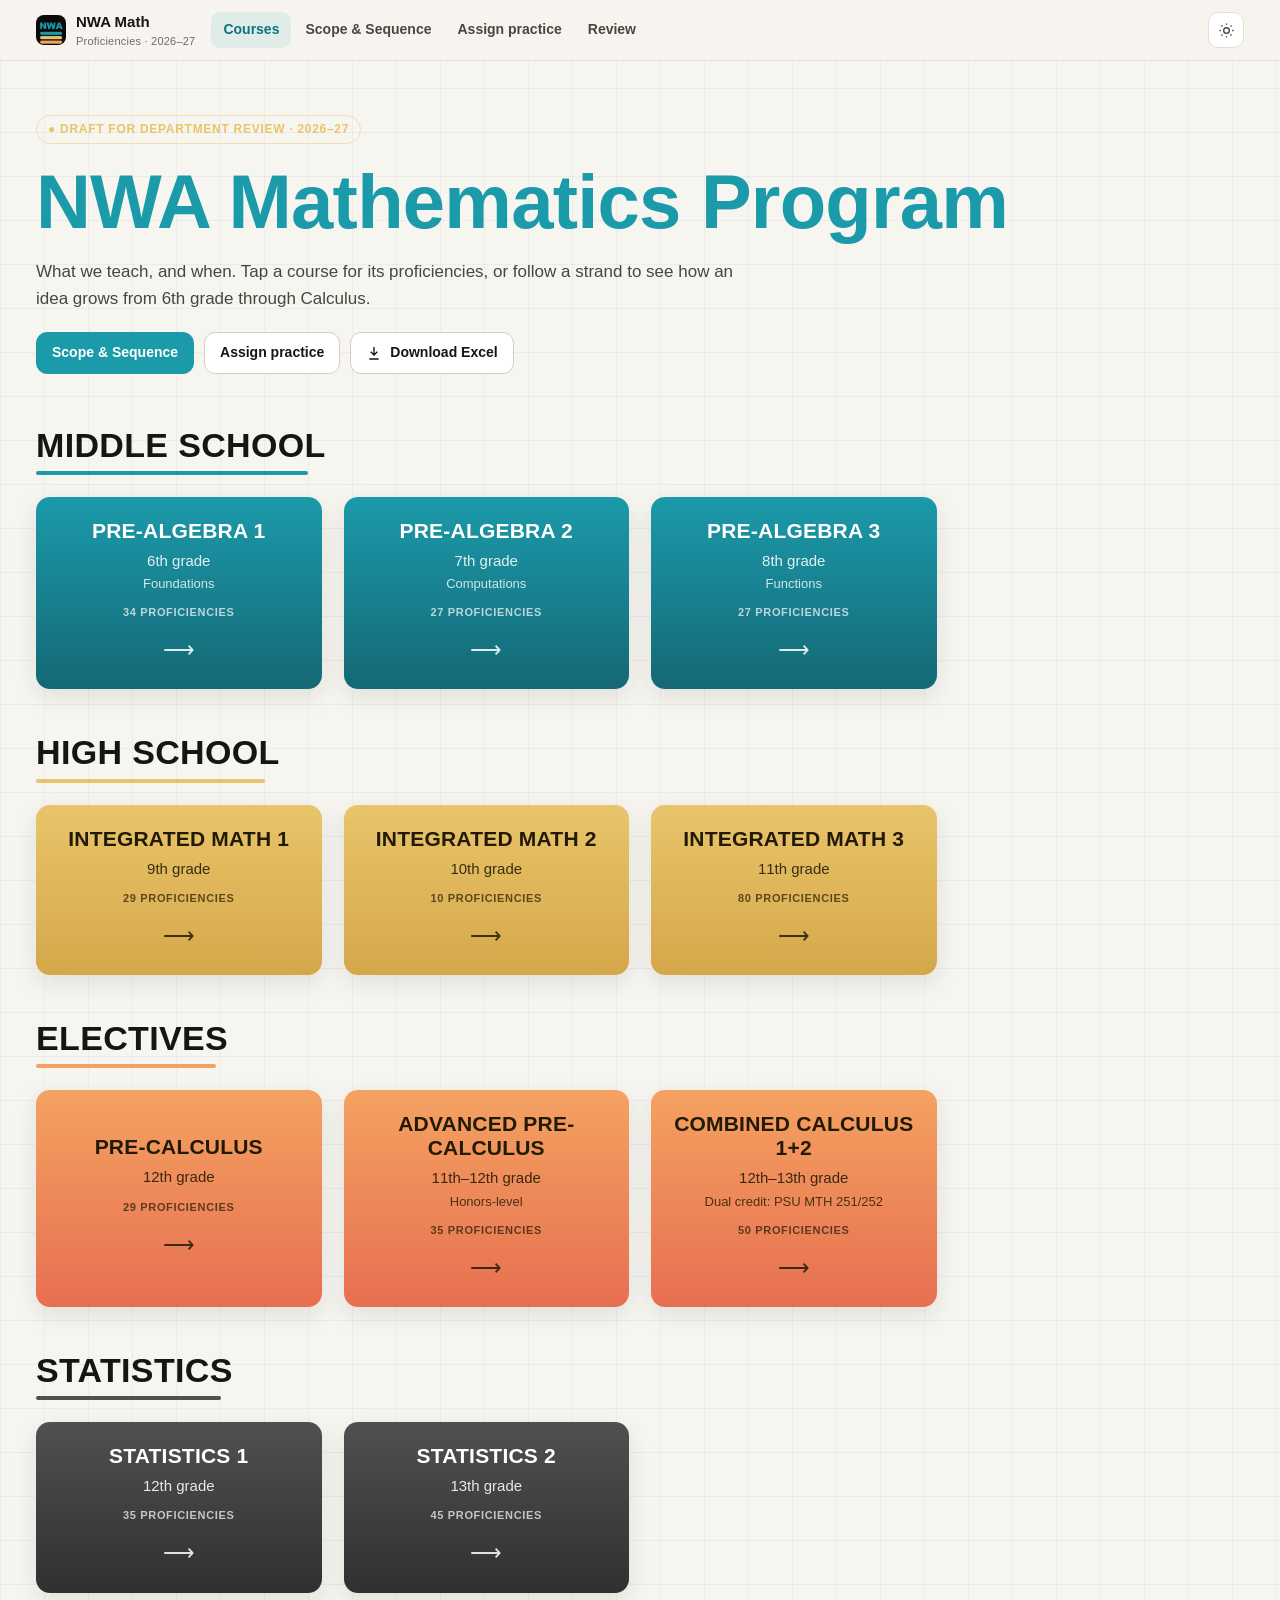
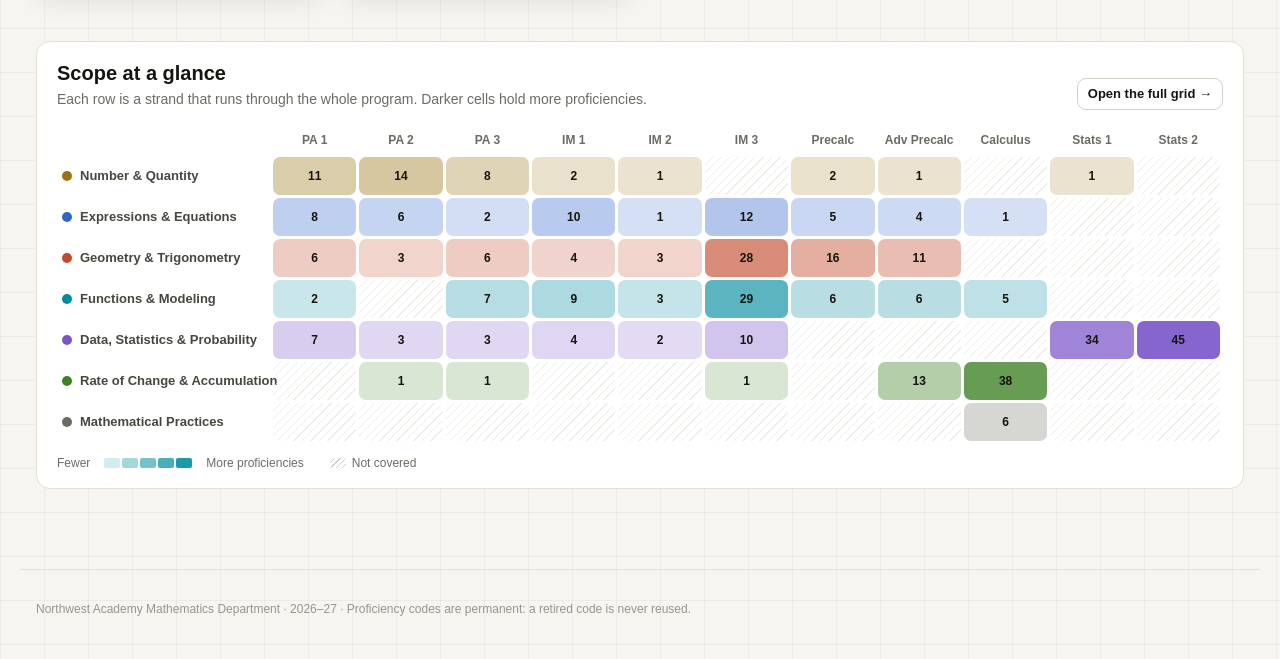
==== index.html @ f2b552fb "First draft: NWA Math proficiencies and scope and sequence Co-Authored-By: Claude Opus 5.5 <noreply@" ====
<!DOCTYPE html>
<html lang="en">
<head>
<meta charset="utf-8">
<meta name="viewport" content="width=device-width,initial-scale=1,viewport-fit=cover">
<meta name="theme-color" content="#0a0a0b">
<meta name="description" content="Northwest Academy mathematics proficiencies and scope and sequence, 6th grade through Calculus.">
<meta name="apple-mobile-web-app-capable" content="yes">
<meta name="apple-mobile-web-app-status-bar-style" content="black-translucent">
<title>NWA Math</title>
<link rel="manifest" href="manifest.webmanifest">
<link rel="icon" href="icons/icon-192.png">
<link rel="apple-touch-icon" href="icons/icon-192.png">
<link rel="stylesheet" href="style.css">
<script>try{var t=JSON.parse(localStorage.getItem('nwa:theme'));if(t)document.documentElement.dataset.theme=t}catch(e){}</script>
</head>
<body>
<p style="padding:40px;color:#8f8e89;font:15px sans-serif">Loading&hellip;</p>
<script src="app.js"></script>
</body>
</html>
---- style.css ----
/* NWA Math Proficiencies — the program-map look: near-black field, faint grid,
   glowing teal title, teal / mustard / coral / graphite course bands.
   No webfonts: an offline-first app cannot depend on a network fetch for its chrome. */
*,*::before,*::after{box-sizing:border-box}
:root{
  color-scheme:dark;
  --bg:#0a0a0b; --grid:rgba(255,255,255,.035);
  --panel:#141415; --panel-2:#1b1b1d; --panel-3:#232326;
  --line:#2c2c30; --line-2:#3a3a3f;
  --ink:#f3f2ee; --ink-2:#c4c3bd; --ink-3:#8f8e89; --ink-4:#66655f;
  /* program colors (from the curriculum map) */
  --teal:#1B9AAA; --teal-2:#156875; --teal-ink:#5cc9d6; --teal-bg:rgba(27,154,170,.14);
  --gold:#E9C46A; --gold-2:#D4A849;
  --coral:#F4A261; --coral-2:#E76F51;
  --graphite:#505050; --graphite-2:#303030;
  --on-light:#231a05;
  /* strand identity — validated categorical set, dark surface */
  --s-N:#B08A26; --s-E:#5C82E6; --s-G:#D45F3E; --s-F:#1A97A6; --s-D:#9A73E3; --s-C:#5A9E3C; --s-P:#8f8e89;
  --ok:#3fae6a; --warn:#E9C46A; --bad:#E76F51;
  --r:14px; --shadow:0 10px 30px rgba(0,0,0,.45);
  --title:"Arial Black","Helvetica Neue",Arial,sans-serif;
  --sans:-apple-system,BlinkMacSystemFont,"Segoe UI",Roboto,Helvetica,Arial,sans-serif;
  --mono:ui-monospace,SFMono-Regular,Menlo,monospace;
}
:root[data-theme="light"]{
  color-scheme:light;
  --bg:#f7f5f0; --grid:rgba(0,0,0,.04);
  --panel:#ffffff; --panel-2:#f3f1ec; --panel-3:#ebe8e1;
  --line:#e3dfd6; --line-2:#d4cfc4;
  --ink:#16150f; --ink-2:#47463f; --ink-3:#6c6b63; --ink-4:#97958c;
  --teal-ink:#0d7380; --teal-bg:rgba(27,154,170,.10);
  --s-N:#9A7414; --s-E:#2F64CC; --s-G:#C2492A; --s-F:#008A9E; --s-D:#7A55C9; --s-C:#3F8226; --s-P:#6c6b63;
  --shadow:0 8px 24px rgba(30,25,10,.10);
}
html{-webkit-text-size-adjust:100%}
body{margin:0;min-height:100vh;color:var(--ink);font:15px/1.55 var(--sans);-webkit-font-smoothing:antialiased;
  background-color:var(--bg);
  background-image:linear-gradient(var(--grid) 1px,transparent 1px),linear-gradient(90deg,var(--grid) 1px,transparent 1px);
  background-size:44px 44px}
a{color:var(--teal-ink);text-decoration:none}
a:hover{text-decoration:underline}
button,input,select,textarea{font:inherit;color:inherit}
button{cursor:pointer}
h1,h2,h3{margin:0;line-height:1.15}
.sr{position:absolute;width:1px;height:1px;overflow:hidden;clip:rect(0 0 0 0)}
:focus-visible{outline:2px solid var(--teal);outline-offset:2px;border-radius:6px}

/* ── top bar ── */
#bar{position:sticky;top:0;z-index:40;background:color-mix(in srgb,var(--bg) 82%,transparent);
  backdrop-filter:saturate(1.4) blur(12px);-webkit-backdrop-filter:saturate(1.4) blur(12px);border-bottom:1px solid var(--line)}
#bar .in{max-width:1240px;margin:0 auto;display:flex;align-items:center;gap:6px;padding:10px 16px}
.brand{display:flex;align-items:center;gap:10px;color:var(--ink);font-weight:700;margin-right:10px;white-space:nowrap}
.brand:hover{text-decoration:none}
.brand img{width:30px;height:30px;border-radius:8px}
.brand small{display:block;font-weight:500;font-size:11px;color:var(--ink-3);letter-spacing:.02em}
nav.tabs{display:flex;gap:2px;overflow-x:auto;scrollbar-width:none;flex:1 1 auto}
nav.tabs::-webkit-scrollbar{display:none}
nav.tabs a{padding:7px 12px;border-radius:9px;color:var(--ink-2);font-size:14px;font-weight:600;white-space:nowrap}
nav.tabs a:hover{background:var(--panel-2);text-decoration:none;color:var(--ink)}
nav.tabs a.on{background:var(--teal-bg);color:var(--teal-ink)}
.iconbtn{width:36px;height:36px;display:grid;place-items:center;border-radius:10px;border:1px solid var(--line);
  background:var(--panel);color:var(--ink-2);flex:0 0 auto}
.iconbtn:hover{color:var(--ink);border-color:var(--line-2)}
.who{font-size:12px;color:var(--ink-3);white-space:nowrap;padding:0 4px}
.ws-banner{background:linear-gradient(90deg,var(--teal-2),var(--teal));color:#fff;font-size:13px;font-weight:600;text-align:center;padding:6px 16px}
.ws-banner b{font-weight:800}

main{max-width:1240px;margin:0 auto;padding:28px 16px 80px}

/* ── hero ── */
.hero{padding:26px 0 8px}
.hero h1{font-family:var(--title);font-weight:900;font-size:clamp(34px,7vw,76px);letter-spacing:-.01em;color:var(--teal);
  text-shadow:0 0 18px rgba(27,154,170,.55),0 0 2px rgba(27,154,170,.9)}
:root[data-theme="light"] .hero h1{text-shadow:none}
.hero p{max-width:720px;color:var(--ink-2);font-size:17px;margin:14px 0 0}
.hero .ctas{display:flex;flex-wrap:wrap;gap:10px;margin-top:20px}
.draft{display:inline-flex;align-items:center;gap:8px;font-size:12px;font-weight:700;letter-spacing:.06em;text-transform:uppercase;
  color:var(--gold);border:1px solid color-mix(in srgb,var(--gold) 45%,transparent);border-radius:999px;padding:4px 11px;margin-bottom:14px}

.btn{display:inline-flex;align-items:center;gap:8px;border:1px solid var(--line-2);background:var(--panel);color:var(--ink);
  padding:9px 15px;border-radius:11px;font-weight:600;font-size:14px;white-space:nowrap}
.btn:hover{border-color:var(--ink-4);text-decoration:none}
.btn.primary{background:var(--teal);border-color:var(--teal);color:#fff}
.btn.primary:hover{background:#21aebf}
.btn.small{padding:5px 10px;font-size:13px;border-radius:9px}
.btn.ghost{background:transparent}
.btn[disabled]{opacity:.45;cursor:default}

/* ── section heads (MIDDLE SCHOOL / HIGH SCHOOL / ELECTIVES) ── */
.band{margin-top:44px}
.band>h2{font-family:var(--title);font-size:clamp(22px,3.4vw,34px);text-transform:uppercase;letter-spacing:.01em;display:inline-block;padding-bottom:10px;position:relative}
.band>h2::after{content:"";position:absolute;left:0;right:6%;bottom:0;height:4px;border-radius:4px;background:var(--accent)}
.band[data-band="ms"]{--accent:var(--teal)} .band[data-band="hs"]{--accent:var(--gold)}
.band[data-band="el"]{--accent:var(--coral)} .band[data-band="st"]{--accent:var(--graphite)}
.cards{display:grid;grid-template-columns:repeat(auto-fill,minmax(250px,1fr));gap:22px;margin-top:22px}

/* ── course card ── */
.course{position:relative;display:flex;flex-direction:column;align-items:center;justify-content:center;text-align:center;
  min-height:170px;padding:22px 18px;border-radius:var(--r);color:#fff;box-shadow:var(--shadow);
  transition:transform .16s ease,box-shadow .16s ease;overflow:hidden}
.course:hover{text-decoration:none;transform:translateY(-3px);box-shadow:0 16px 36px rgba(0,0,0,.5)}
.course b{font-size:21px;font-weight:800;text-transform:uppercase;letter-spacing:.01em;line-height:1.15}
.course span{font-size:15px;opacity:.88;margin-top:6px}
.course i{font-style:normal;font-size:13px;opacity:.8;margin-top:2px}
.course .arrow{margin-top:12px;font-size:22px;opacity:.85}
.course .count{font-size:11px;font-weight:700;letter-spacing:.06em;opacity:.7;margin-top:10px;text-transform:uppercase}
.c-ms{background:linear-gradient(180deg,var(--teal),var(--teal-2))}
.c-hs{background:linear-gradient(180deg,var(--gold),var(--gold-2));color:var(--on-light)}
.c-el{background:linear-gradient(180deg,var(--coral),var(--coral-2));color:var(--on-light)}
.c-st{background:linear-gradient(180deg,var(--graphite),var(--graphite-2))}

/* ── at-a-glance heat grid ── */
.glance{margin-top:48px;background:var(--panel);border:1px solid var(--line);border-radius:var(--r);padding:20px 20px 16px}
.glance-head{display:flex;flex-wrap:wrap;align-items:flex-end;justify-content:space-between;gap:12px;margin-bottom:14px}
.glance h2{font-size:20px}
.glance p{margin:4px 0 0;color:var(--ink-3);font-size:14px}
.scroller{overflow-x:auto;-webkit-overflow-scrolling:touch}
table.heat{border-collapse:separate;border-spacing:3px;min-width:860px;width:100%;table-layout:fixed}
.heat col.lab{width:210px}
.heat th{font-size:12px;font-weight:600;color:var(--ink-3);text-align:center;padding:4px 2px;white-space:nowrap}
.heat th.row{text-align:left;padding-right:10px;color:var(--ink-2);font-size:13px}
.heat th.row a{color:inherit;display:flex;align-items:center;gap:8px}
.heat td{height:38px;border-radius:7px;position:relative;padding:0}
.heat td button{all:unset;display:grid;place-items:center;width:100%;height:100%;border-radius:7px;cursor:pointer;
  font-size:12px;font-weight:700;color:var(--ink);font-variant-numeric:tabular-nums}
.heat td button:focus-visible{outline:2px solid var(--ink)}
.heat td.empty{background:repeating-linear-gradient(135deg,transparent 0 5px,var(--line) 5px 6px);opacity:.6}
.dot{width:10px;height:10px;border-radius:50%;background:var(--c);flex:0 0 auto}
.legend{display:flex;flex-wrap:wrap;gap:14px;font-size:12px;color:var(--ink-3);margin-top:10px;align-items:center}
.legend .ramp{display:inline-flex;gap:2px}
.legend .ramp i{width:16px;height:10px;border-radius:2px;background:var(--teal)}

/* ── page header ── */
.crumbs{font-size:13px;color:var(--ink-3);margin-bottom:10px}
.crumbs a{color:var(--ink-3)}
.phead{display:flex;flex-wrap:wrap;align-items:flex-end;justify-content:space-between;gap:16px;margin-bottom:22px}
.phead h1{font-family:var(--title);font-size:clamp(28px,4.6vw,46px);letter-spacing:-.01em}
.phead p{color:var(--ink-2);margin:8px 0 0;max-width:760px}
.coursehero{border-radius:var(--r);padding:26px 26px 22px;margin-bottom:24px;box-shadow:var(--shadow)}
.coursehero h1{font-family:var(--title);font-size:clamp(26px,4.4vw,44px);text-transform:uppercase}
.coursehero p{margin:6px 0 0;opacity:.9}
.coursehero .meta{display:flex;flex-wrap:wrap;gap:8px;margin-top:14px}
.chip{display:inline-flex;align-items:center;gap:6px;border-radius:999px;padding:4px 11px;font-size:12px;font-weight:700;
  background:rgba(0,0,0,.18);letter-spacing:.02em}
.c-hs .chip,.c-el .chip{background:rgba(255,255,255,.35)}

/* ── strand chips / segmented control ── */
.seg{display:flex;flex-wrap:wrap;gap:8px;margin-bottom:18px}
.seg button{display:inline-flex;align-items:center;gap:8px;border:1px solid var(--line);background:var(--panel);
  padding:7px 13px;border-radius:999px;font-size:13px;font-weight:600;color:var(--ink-2)}
.seg button:hover{border-color:var(--line-2);color:var(--ink)}
.seg button.on{border-color:var(--c);color:var(--ink);background:color-mix(in srgb,var(--c) 18%,var(--panel))}

/* ── strand grid (the template, made live) ── */
.strandhead{border-left:5px solid var(--c);padding:4px 0 4px 16px;margin-bottom:16px}
.strandhead h2{font-size:24px}
.strandhead p{margin:6px 0 0;color:var(--ink-2);max-width:820px}
.sgrid{border-collapse:separate;border-spacing:0;min-width:1640px;width:100%;table-layout:fixed;background:var(--panel);border:1px solid var(--line);border-radius:var(--r);overflow:hidden}
.sgrid th,.sgrid td{border-bottom:1px solid var(--line);border-right:1px solid var(--line);vertical-align:top;text-align:left}
.sgrid tr:last-child>*{border-bottom:0}
.sgrid tr>*:last-child{border-right:0}
.sgrid thead th{background:var(--panel-2);font-size:12px;padding:10px 10px;color:var(--ink-2);white-space:nowrap;position:sticky;top:0}
.sgrid thead th small{display:block;color:var(--ink-4);font-weight:500}
.sgrid thead th .bandbar{display:block;height:3px;border-radius:3px;margin-top:6px}
.sgrid th.tname{position:sticky;left:0;z-index:1;background:var(--panel);width:190px;min-width:190px;padding:12px;font-size:14px}
.sgrid thead th.tname{z-index:2;background:var(--panel-2)}
.sgrid th.tname a{color:var(--ink)}
.sgrid th.tname small{display:block;color:var(--ink-3);font-weight:400;font-size:12px;margin-top:4px}
.sgrid tr{height:1px}
.sgrid td{padding:0;height:inherit}
.sgrid td.has{background:color-mix(in srgb,var(--c) calc(var(--w,0.2) * 100%),transparent)}
.cell{all:unset;box-sizing:border-box;display:flex;flex-direction:column;align-items:flex-start;width:100%;height:100%;min-height:86px;padding:10px;cursor:pointer;font-size:12.5px;line-height:1.4;color:var(--ink-2)}
.cell:hover{background:var(--panel-2)}
.cell.has{color:var(--ink)}
.cell.has:hover{background:rgba(255,255,255,.05)}
.cell .n{display:inline-block;font-size:11px;font-weight:700;color:var(--ink-3);margin-top:6px;font-variant-numeric:tabular-nums}
.cell.has .n{color:var(--ink-2)}
.cell.na{color:var(--ink-4);font-style:italic}
.cell .flags{display:flex;gap:4px;margin-top:6px;flex-wrap:wrap}
.tag{display:inline-flex;align-items:center;gap:4px;font-size:10.5px;font-weight:700;letter-spacing:.03em;text-transform:uppercase;
  border-radius:6px;padding:2px 6px;background:var(--panel-3);color:var(--ink-2);font-style:normal}
.tag.gap{background:color-mix(in srgb,var(--bad) 22%,transparent);color:var(--coral)}
.tag.overlap{background:color-mix(in srgb,var(--warn) 22%,transparent);color:var(--gold)}
.tag.order,.tag.todo{background:color-mix(in srgb,var(--teal) 22%,transparent);color:var(--teal-ink)}
:root[data-theme="light"] .tag.gap{color:#a3401f}
:root[data-theme="light"] .tag.overlap{color:#8a6408}

/* ── course page lists ── */
.group{margin-top:26px}
.group>h3{display:flex;align-items:center;gap:10px;font-size:13px;text-transform:uppercase;letter-spacing:.08em;color:var(--ink-3);margin-bottom:10px}
.plist{list-style:none;margin:0;padding:0;background:var(--panel);border:1px solid var(--line);border-radius:var(--r);overflow:hidden}
.plist li{display:flex;gap:14px;align-items:flex-start;padding:12px 16px;border-bottom:1px solid var(--line)}
.plist li:last-child{border-bottom:0}
.code{font:600 12px/1.9 var(--mono);color:var(--ink-3);min-width:74px;flex:0 0 auto}
.ptext{flex:1 1 auto;min-width:0}
.ptext .sub{display:block;font-size:12px;color:var(--ink-3);margin-top:2px}
.ptext .sub a{color:var(--ink-3);text-decoration:underline;text-decoration-color:var(--line-2)}
.ptext .was{display:block;font-size:12px;color:var(--ink-4);font-style:italic;margin-top:2px}
.pill{display:inline-flex;align-items:center;gap:6px;font-size:12px;font-weight:600;color:var(--ink-2);border:1px solid var(--line);border-radius:999px;padding:2px 9px;white-space:nowrap}
.pill .dot{width:8px;height:8px}
.toolbar{display:flex;flex-wrap:wrap;gap:10px;align-items:center;margin-bottom:6px}
.search{flex:1 1 240px;min-width:0;position:relative}
.search input{width:100%;height:40px;border-radius:11px;border:1px solid var(--line);background:var(--panel);padding:0 14px 0 36px;outline:none}
.search input:focus{border-color:var(--teal)}
.search svg{position:absolute;left:12px;top:12px;color:var(--ink-4)}
select.inp,input.inp,textarea.inp{border:1px solid var(--line);background:var(--panel);border-radius:10px;padding:8px 10px;outline:none;min-width:0}
select.inp:focus,input.inp:focus,textarea.inp:focus{border-color:var(--teal)}
textarea.inp{width:100%;resize:vertical;min-height:70px;line-height:1.45}

/* ── thread story ── */
.story{position:relative;margin:10px 0 0;padding:0;list-style:none}
.story::before{content:"";position:absolute;left:111px;top:10px;bottom:10px;width:4px;border-radius:4px;background:var(--c);opacity:.85}
.story li{display:grid;grid-template-columns:100px 30px 1fr;gap:0 0;align-items:start;padding:10px 0}
.story .when{text-align:right;padding-right:14px;font-size:13px;font-weight:700;color:var(--ink-2)}
.story .when small{display:block;font-weight:500;color:var(--ink-4);font-size:11px}
.story .stop{width:18px;height:18px;border-radius:50%;margin:2px 0 0 4px;background:var(--bg);border:4px solid var(--c);position:relative;z-index:1}
.story li.off .stop{border-color:var(--line-2);width:12px;height:12px;margin:5px 0 0 7px;border-width:3px}
.story li.off .what{color:var(--ink-4);font-style:italic;font-size:13px;padding-top:2px}
.story .what{background:var(--panel);border:1px solid var(--line);border-radius:12px;padding:12px 14px}
.story .what h4{margin:0 0 6px;font-size:15px}
.story .what ul{margin:6px 0 0;padding-left:18px;color:var(--ink-2);font-size:13.5px}
.story .what ul li{display:list-item;padding:2px 0}
.story .what .code{display:inline;min-width:0;margin-right:6px}

/* ── review ── */
.cols{display:grid;grid-template-columns:1fr 1fr;gap:22px}
.card{background:var(--panel);border:1px solid var(--line);border-radius:var(--r);padding:18px}
.card h3{font-size:16px;margin-bottom:6px}
.item{border-top:1px solid var(--line);padding:12px 0}
.item:first-of-type{border-top:0}
.item .row{display:flex;gap:10px;align-items:baseline}
.pair{display:grid;grid-template-columns:1fr 1fr;gap:10px;margin:6px 0}
.pair>div{background:var(--panel-2);border-radius:10px;padding:8px 10px;font-size:13px}
.pair .code{display:block;min-width:0;line-height:1.4}
.decide{display:flex;flex-wrap:wrap;gap:6px;margin-top:8px}
.decide button{border:1px solid var(--line);background:var(--panel);border-radius:8px;padding:4px 10px;font-size:12px;font-weight:600;color:var(--ink-2)}
.decide button.on{border-color:var(--teal);background:var(--teal-bg);color:var(--teal-ink)}
.status{font-size:11px;font-weight:700;text-transform:uppercase;letter-spacing:.05em;color:var(--ink-3)}

/* ── assign / practice ── */
.split{display:grid;grid-template-columns:minmax(0,1fr) 360px;gap:22px;align-items:start}
.tray{position:sticky;top:76px;background:var(--panel);border:1px solid var(--line);border-radius:var(--r);padding:18px}
.tray h3{font-size:16px}
.tray label{display:block;font-size:12px;font-weight:700;color:var(--ink-3);text-transform:uppercase;letter-spacing:.05em;margin:14px 0 6px}
.tray .inp{width:100%}
.picked{max-height:220px;overflow:auto;margin:10px 0 0;padding:0;list-style:none;font-size:13px}
.picked li{display:flex;gap:8px;padding:5px 0;border-bottom:1px dashed var(--line)}
.picked li .code{min-width:64px;line-height:1.5}
.picked button{margin-left:auto;background:none;border:0;color:var(--ink-4);padding:0 4px}
.check{display:flex;gap:12px;align-items:flex-start;cursor:pointer}
.check input{width:18px;height:18px;margin:3px 0 0;accent-color:var(--teal);flex:0 0 auto}
.linkbox{display:flex;gap:6px;margin-top:10px}
.linkbox input{flex:1 1 auto;min-width:0;font:12px var(--mono)}
#qr{margin-top:12px;background:#fff;border-radius:10px;padding:10px;display:inline-block}
#qr img,#qr svg{display:block;width:160px;height:160px}
.practice-head{border-radius:var(--r);padding:26px;margin-bottom:22px;background:linear-gradient(135deg,var(--teal-2),var(--teal));color:#fff;box-shadow:var(--shadow)}
.practice-head h1{font-family:var(--title);font-size:clamp(24px,4vw,40px)}
.practice-head .note{background:rgba(0,0,0,.18);border-radius:12px;padding:12px 14px;margin-top:14px;white-space:pre-wrap}
.progress{height:10px;background:rgba(255,255,255,.25);border-radius:6px;overflow:hidden;margin-top:16px}
.progress i{display:block;height:100%;background:#fff;border-radius:6px;transition:width .3s}
.pcard{background:var(--panel);border:1px solid var(--line);border-radius:var(--r);padding:16px 18px;margin-bottom:12px}
.pcard.done{opacity:.7}
.pcard.done .ptext b{text-decoration:line-through;text-decoration-color:var(--ink-4)}
.res{display:flex;flex-wrap:wrap;gap:8px;margin:10px 0 0 30px}
.res a{display:inline-flex;align-items:center;gap:6px;font-size:13px;font-weight:600;border:1px solid var(--line);border-radius:9px;padding:5px 10px;color:var(--ink)}
.res a:hover{border-color:var(--teal);text-decoration:none}
.res a.fallback{color:var(--ink-3);font-weight:500}
.kind{font-size:10px;font-weight:800;letter-spacing:.06em;text-transform:uppercase;color:var(--teal-ink)}

/* ── modal ── */
.scrim{position:fixed;inset:0;background:rgba(0,0,0,.6);display:none;z-index:80;align-items:flex-start;justify-content:center;padding:6vh 16px;overflow:auto}
.scrim.on{display:flex}
.modal{background:var(--panel);border:1px solid var(--line-2);border-radius:18px;box-shadow:var(--shadow);width:min(720px,100%);padding:22px 22px 18px;position:relative}
.modal h2{font-size:20px;padding-right:40px}
.modal .x{position:absolute;top:14px;right:14px}
.modal .lead{color:var(--ink-2);margin:8px 0 0}
.modal .plist{margin-top:14px}

/* ── workshop editing affordances ── */
.edit{display:none}
body.ws .edit{display:revert}
.ws-row{display:flex;flex-wrap:wrap;gap:6px;margin-top:8px;align-items:center}
.ws-row .inp{font-size:13px;padding:5px 8px}
.saved{font-size:12px;color:var(--ok);font-weight:600;opacity:0;transition:opacity .2s}
.saved.on{opacity:1}
#toast{position:fixed;left:50%;bottom:22px;transform:translateX(-50%) translateY(200%);opacity:0;background:var(--panel-3);border:1px solid var(--line-2);
  color:var(--ink);border-radius:12px;padding:10px 16px;font-size:14px;box-shadow:var(--shadow);transition:transform .25s;z-index:90;max-width:calc(100% - 32px)}
#toast.on{transform:translateX(-50%) translateY(0);opacity:1}

.muted{color:var(--ink-3)}
.empty-note{color:var(--ink-3);padding:30px;text-align:center;border:1px dashed var(--line-2);border-radius:var(--r)}
footer{max-width:1240px;margin:0 auto;padding:30px 16px 40px;color:var(--ink-4);font-size:12px;border-top:1px solid var(--line)}

@media (max-width:900px){
  .split,.cols{grid-template-columns:1fr}
  .tray{position:static}
}
@media (max-width:620px){
  #bar .in{flex-wrap:wrap}
  .brand{flex:1 1 auto}
  nav.tabs{order:3;flex-basis:100%}
  .story::before{left:81px}
  .story li{grid-template-columns:70px 30px 1fr}
  .story .when{font-size:12px;padding-right:10px}
  .pair{grid-template-columns:1fr}
  .plist li{flex-direction:column;gap:2px}
  .res{margin-left:0}
}
@media print{
  :root{color-scheme:light}
  body{background:#fff;color:#000}
  #bar,.ws-banner,footer,.noprint,.btn{display:none!important}
  .pcard,.plist{border-color:#ccc;break-inside:avoid}
  .practice-head{background:none;color:#000;box-shadow:none;border:1px solid #ccc}
}

body.student nav.tabs{display:none}
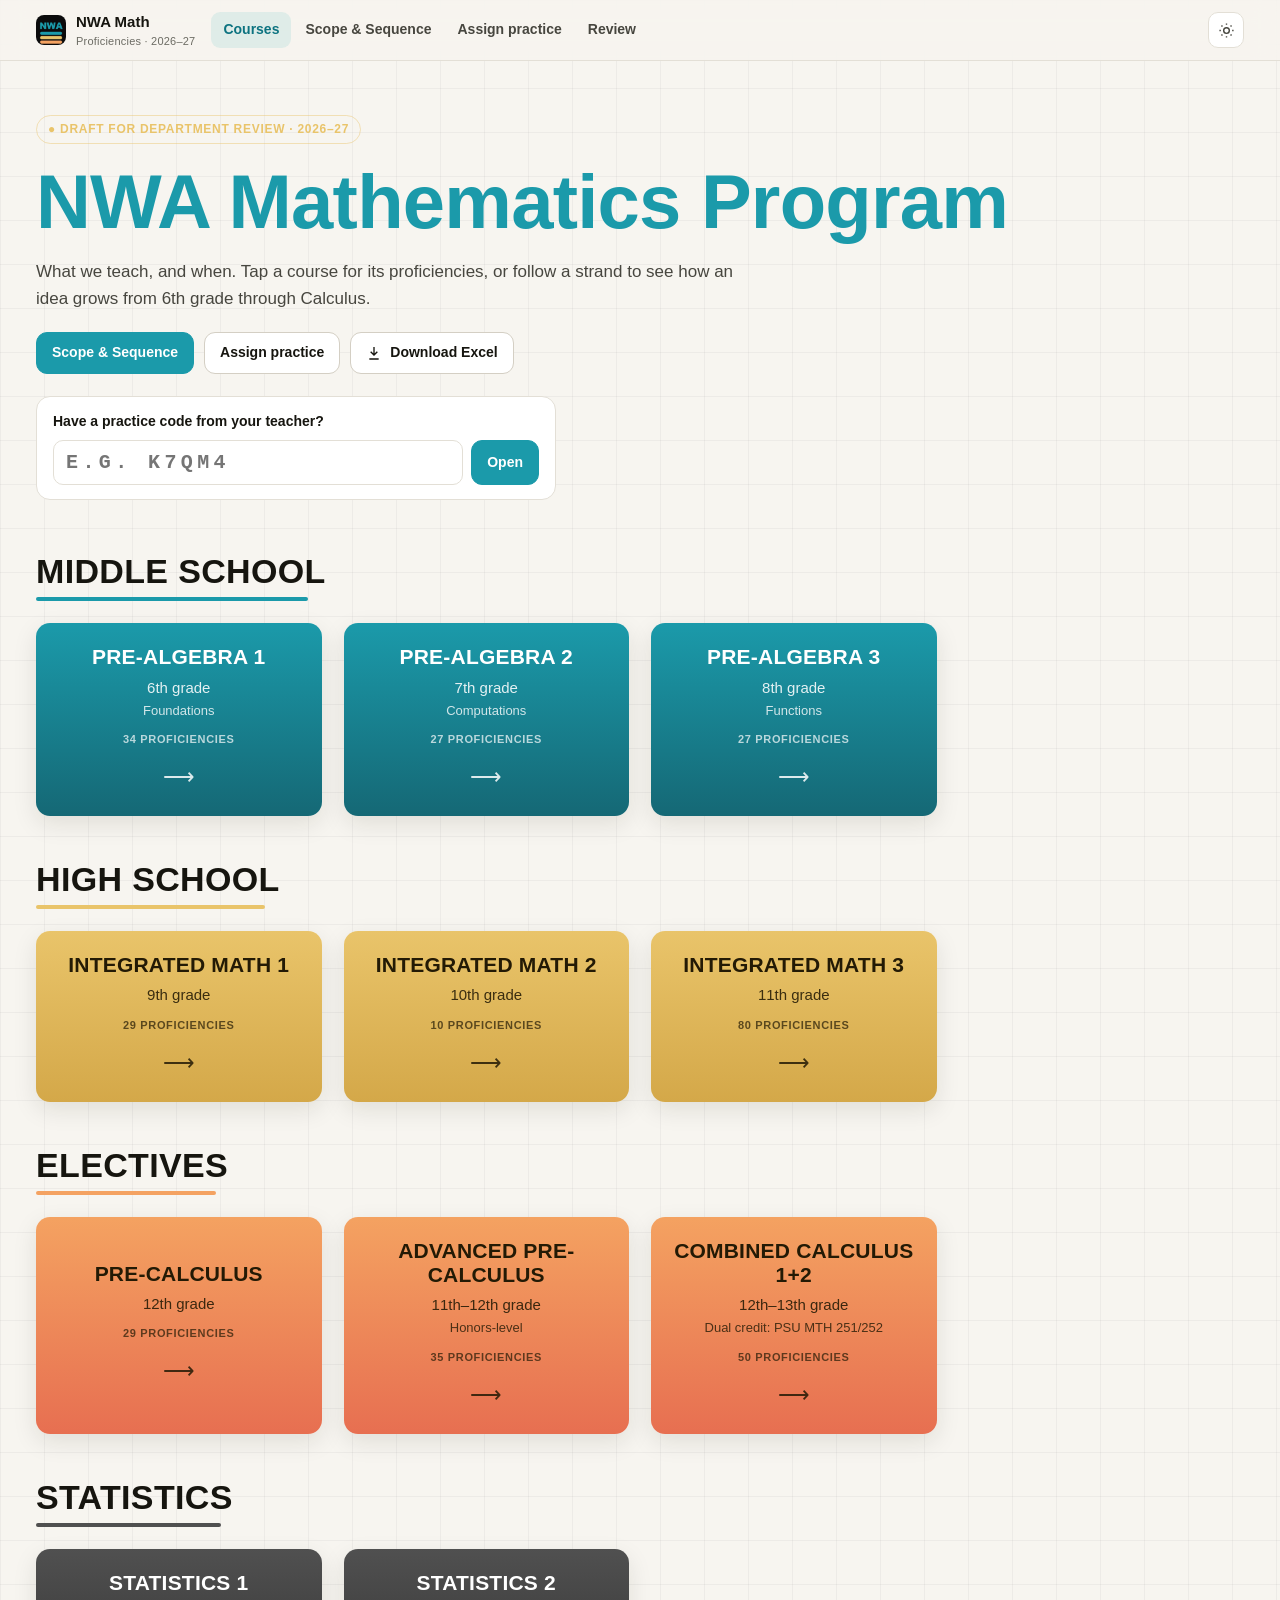
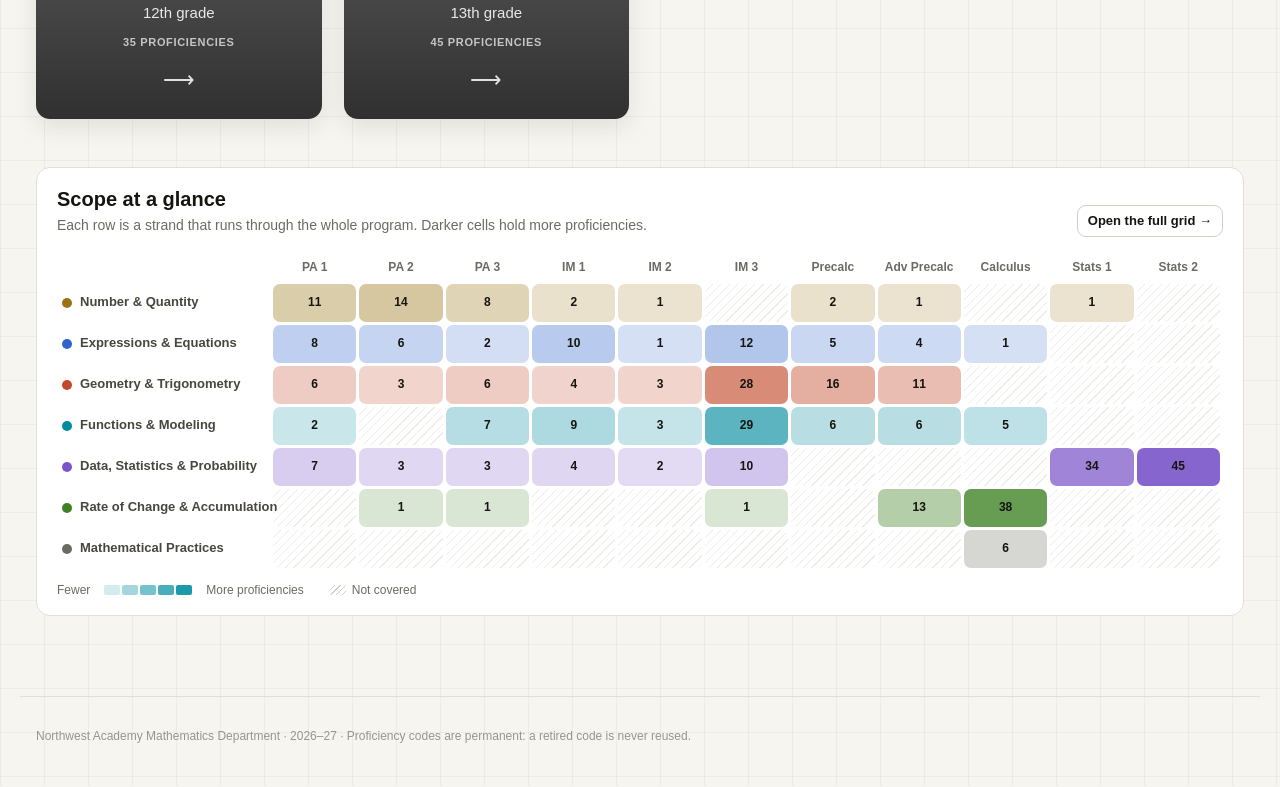
==== commit 217fd3c0: "Practice problems, class codes, readable scope grid, one-page guides - practice.js: self-check sets " ====
--- a/index.html
+++ b/index.html
@@ -12,10 +12,14 @@
 <link rel="icon" href="icons/icon-192.png">
 <link rel="apple-touch-icon" href="icons/icon-192.png">
 <link rel="stylesheet" href="style.css">
+<link rel="stylesheet" href="vendor/katex/katex.min.css">
 <script>try{var t=JSON.parse(localStorage.getItem('nwa:theme'));if(t)document.documentElement.dataset.theme=t}catch(e){}</script>
 </head>
 <body>
 <p style="padding:40px;color:#8f8e89;font:15px sans-serif">Loading&hellip;</p>
-<script src="app.js"></script>
+<script defer src="vendor/katex/katex.min.js"></script>
+<script defer src="vendor/katex/auto-render.min.js"></script>
+<script defer src="practice.js"></script>
+<script defer src="app.js"></script>
 </body>
 </html>
--- a/style.css
+++ b/style.css
@@ -166,14 +166,14 @@
 .sgrid thead th.tname{z-index:2;background:var(--panel-2)}
 .sgrid th.tname a{color:var(--ink)}
 .sgrid th.tname small{display:block;color:var(--ink-3);font-weight:400;font-size:12px;margin-top:4px}
-.sgrid tr{height:1px}
-.sgrid td{padding:0;height:inherit}
-.sgrid td.has{background:color-mix(in srgb,var(--c) calc(var(--w,0.2) * 100%),transparent)}
-.cell{all:unset;box-sizing:border-box;display:flex;flex-direction:column;align-items:flex-start;width:100%;height:100%;min-height:86px;padding:10px;cursor:pointer;font-size:12.5px;line-height:1.4;color:var(--ink-2)}
+.sgrid td{padding:0}
+.sgrid td.has{background:color-mix(in srgb,var(--c) 9%,transparent)}
+.cell{all:unset;box-sizing:border-box;display:block;width:100%;min-height:86px;overflow-wrap:normal;hyphens:auto;padding:12px;cursor:pointer;font-size:14px;line-height:1.45;color:var(--ink-2)}
 .cell:hover{background:var(--panel-2)}
 .cell.has{color:var(--ink)}
 .cell.has:hover{background:rgba(255,255,255,.05)}
-.cell .n{display:inline-block;font-size:11px;font-weight:700;color:var(--ink-3);margin-top:6px;font-variant-numeric:tabular-nums}
+.cell .n{display:flex;align-items:center;gap:7px;white-space:nowrap;font-size:12px;font-weight:700;color:var(--ink-3);margin-top:8px;font-variant-numeric:tabular-nums}
+.cell .n .bar{display:inline-block;height:6px;border-radius:3px;background:var(--c);width:calc(var(--w,0) * 36px);min-width:5px;flex:0 0 auto}
 .cell.has .n{color:var(--ink-2)}
 .cell.na{color:var(--ink-4);font-style:italic}
 .cell .flags{display:flex;gap:4px;margin-top:6px;flex-wrap:wrap}
@@ -315,3 +315,98 @@
 }
 
 body.student nav.tabs{display:none}
+
+/* ───────── class codes ───────── */
+.codebox{margin-top:22px;max-width:520px;background:var(--panel);border:1px solid var(--line);border-radius:var(--r);padding:14px 16px}
+.codebox label{display:block;margin-bottom:8px;font-size:14px}
+.codebox .row{display:flex;gap:8px}
+.codebox input{flex:1;font:700 20px/1 ui-monospace,SFMono-Regular,Menlo,monospace;letter-spacing:.22em;text-transform:uppercase;padding:10px 12px}
+.codebox .mine{margin-top:10px;font-size:13px;display:flex;flex-wrap:wrap;gap:6px;align-items:center}
+.codebox .mine .pill b{font-family:ui-monospace,Menlo,monospace;letter-spacing:.08em;margin-right:4px}
+.bigcode{font:800 34px/1 ui-monospace,SFMono-Regular,Menlo,monospace;letter-spacing:.24em;color:var(--teal-ink);background:var(--teal-bg);
+  border:1px dashed var(--teal);border-radius:12px;text-align:center;padding:14px 8px;margin-top:12px}
+.tag.prac,.res a.prac{background:var(--teal-bg);color:var(--teal-ink);border-color:color-mix(in srgb,var(--teal) 40%,transparent)}
+.small{font-size:12.5px}
+
+/* ───────── practice problems ───────── */
+.quiz{max-width:980px}
+.q-head{display:flex;align-items:center;gap:12px;flex-wrap:wrap;margin:6px 0 14px}
+.q-dots{display:flex;gap:6px;flex-wrap:wrap}
+.q-dot{width:34px;height:34px;border-radius:50%;border:1.5px solid var(--line-2);background:var(--panel);color:var(--ink-2);font:700 13px var(--sans);cursor:pointer}
+.q-dot.on{border-color:var(--teal);color:var(--teal-ink);box-shadow:0 0 0 3px var(--teal-bg)}
+.q-dot.ok{background:color-mix(in srgb,var(--ok) 22%,var(--panel));border-color:var(--ok);color:var(--ink)}
+.q-dot.no{background:color-mix(in srgb,var(--bad) 20%,var(--panel));border-color:var(--bad);color:var(--ink)}
+.q-score{margin-left:auto;font-size:13px;font-weight:700;color:var(--ink-3);font-variant-numeric:tabular-nums}
+.q-card{background:var(--panel);border:1px solid var(--line);border-radius:18px;padding:clamp(18px,3vw,30px);box-shadow:var(--shadow)}
+.q-meta{display:flex;align-items:center;gap:10px;font-size:12px;font-weight:700;letter-spacing:.06em;text-transform:uppercase;color:var(--ink-3);margin-bottom:14px}
+.q-kind{padding:3px 9px;border-radius:999px;background:var(--panel-3);color:var(--ink-2);letter-spacing:.04em}
+.q-kind.live{background:var(--teal-bg);color:var(--teal-ink)}
+.q-stem{font-size:clamp(17px,2.1vw,20px);line-height:1.6;color:var(--ink);margin-bottom:18px}
+.q-stem .katex-display{margin:.7em 0 .2em;font-size:1.12em}
+.q-stem .katex{font-size:1.08em}
+.q-body{display:grid;gap:22px}
+.q-body.has-graph{grid-template-columns:minmax(260px,400px) 1fr;align-items:start}
+@media (max-width:760px){.q-body.has-graph{grid-template-columns:1fr}}
+.q-graph{background:var(--panel-2);border:1px solid var(--line);border-radius:14px;padding:10px}
+.graph{display:block;width:100%;height:auto;touch-action:manipulation}
+.graph.interactive{cursor:crosshair}
+.g-grid{stroke:var(--line);stroke-width:1}
+.g-axis{stroke:var(--ink-3);stroke-width:1.5}
+.g-tick{fill:var(--ink-3);font:600 11px var(--sans)}
+.g-fn{fill:none;stroke:var(--s-F);stroke-width:3;stroke-linecap:round;stroke-linejoin:round}
+.g-fn.c1{stroke:var(--s-G)}
+.g-fn.dash{stroke:var(--ink-3);stroke-width:2.5;stroke-dasharray:7 6}
+.g-fn.student{stroke:var(--teal);stroke-width:3}
+.g-label{font:italic 700 15px Georgia,serif;fill:var(--s-F)}
+.g-label.c1{fill:var(--s-G)}
+.g-pt{fill:var(--s-E);stroke:var(--panel-2);stroke-width:2.5}
+.g-pt.placed{fill:var(--gold);stroke:var(--panel-2);stroke-width:3}
+.g-coord{font:700 12.5px var(--sans);fill:var(--ink);paint-order:stroke;stroke:var(--panel-2);stroke-width:4px;stroke-linejoin:round}
+.g-hit{fill:transparent}
+.q-legend{display:flex;gap:14px;align-items:center;font-size:12px;color:var(--ink-3);margin:8px 4px 0}
+.q-legend .sw{display:inline-block;width:22px;height:0;border-top:3px solid var(--teal);margin-right:-8px;vertical-align:middle}
+.q-legend .sw.target{border-top:2.5px dashed var(--ink-3)}
+.q-ans{min-width:0}
+.q-choices{display:grid;gap:10px}
+.q-choice{display:flex;align-items:center;gap:12px;padding:12px 14px;border:1.5px solid var(--line);border-radius:12px;cursor:pointer;font-size:16px;background:var(--panel);transition:border-color .12s,background .12s}
+.q-choice:hover{border-color:var(--line-2);background:var(--panel-2)}
+.q-choice input{position:absolute;opacity:0;pointer-events:none}
+.q-choice .let{flex:0 0 28px;height:28px;border-radius:8px;display:grid;place-items:center;font:800 13px var(--sans);background:var(--panel-3);color:var(--ink-2)}
+.q-choice:has(input:checked),.q-choice.sel{border-color:var(--teal);background:var(--teal-bg)}
+.q-choice:has(input:checked) .let,.q-choice.sel .let{background:var(--teal);color:#fff}
+.q-choice:has(input:focus-visible){outline:2px solid var(--teal);outline-offset:2px}
+.q-choice.right{border-color:var(--ok);background:color-mix(in srgb,var(--ok) 14%,transparent)}
+.q-choice.right .let{background:var(--ok);color:#fff}
+.q-choice.wrong{border-color:var(--bad);background:color-mix(in srgb,var(--bad) 14%,transparent)}
+.q-choice.wrong .let{background:var(--bad);color:#fff}
+.q-numrow{display:flex;gap:10px;align-items:center}
+.q-num{font:600 22px/1.2 var(--sans);padding:12px 14px;max-width:240px;font-variant-numeric:tabular-nums}
+.q-hint{font-size:13px;color:var(--ink-3);margin-top:8px;display:flex;align-items:center;gap:8px}
+.tapdot{width:12px;height:12px;border-radius:50%;background:var(--gold);box-shadow:0 0 0 3px color-mix(in srgb,var(--gold) 30%,transparent)}
+.q-sliders{display:grid;gap:14px}
+.q-slider{display:grid;grid-template-columns:34px 1fr 40px;align-items:center;gap:12px}
+.q-slider .k{font-size:18px;text-align:center}
+.q-slider output{font:700 17px var(--sans);text-align:right;font-variant-numeric:tabular-nums}
+.q-slider input[type=range]{width:100%;accent-color:var(--teal);height:28px}
+.q-mine{margin-top:16px;padding:12px 14px;border-radius:12px;background:var(--panel-2);border:1px solid var(--line);font-size:18px;text-align:center;overflow-x:auto}
+.q-result{margin-top:18px;border-radius:14px;padding:14px 16px;border:1px solid}
+.q-result.ok{border-color:color-mix(in srgb,var(--ok) 55%,transparent);background:color-mix(in srgb,var(--ok) 10%,transparent)}
+.q-result.no{border-color:color-mix(in srgb,var(--bad) 55%,transparent);background:color-mix(in srgb,var(--bad) 9%,transparent)}
+.q-verdict{display:flex;flex-wrap:wrap;align-items:center;gap:6px 14px;font-weight:800;font-size:16px}
+.q-verdict .mark{display:inline-grid;place-items:center;width:24px;height:24px;border-radius:50%;color:#fff;font-size:13px;margin-right:4px}
+.q-result.ok .mark{background:var(--ok)} .q-result.no .mark{background:var(--bad)}
+.q-correct{font-weight:600;color:var(--ink-2)}
+.q-explain{margin-top:8px;font-size:15px;line-height:1.6;color:var(--ink-2)}
+.q-explain .katex-display{margin:.5em 0}
+.q-actions{display:flex;gap:10px;align-items:center;flex-wrap:wrap;margin-top:22px;padding-top:18px;border-top:1px solid var(--line)}
+.q-need{font-size:13px;font-weight:600;color:var(--gold)}
+.q-tables{display:flex;gap:16px;flex-wrap:wrap;margin-top:12px}
+.q-tab{border-collapse:collapse;font-size:15px;font-variant-numeric:tabular-nums;min-width:120px}
+.q-tab caption{font-weight:800;font-size:13px;color:var(--ink-2);text-align:left;padding-bottom:6px}
+.q-tab th,.q-tab td{border:1px solid var(--line-2);padding:5px 14px;text-align:center}
+.q-tab th{background:var(--panel-2);font-weight:700}
+.q-summary{text-align:center;padding:36px 24px}
+.q-summary h2{margin:16px 0 6px}
+.ring{--p:0;width:120px;height:120px;border-radius:50%;margin:0 auto;display:grid;place-items:center;
+  background:conic-gradient(var(--teal) calc(var(--p)*1%),var(--panel-3) 0)}
+.ring b{width:96px;height:96px;border-radius:50%;background:var(--panel);display:grid;place-items:center;font:900 26px var(--title)}
